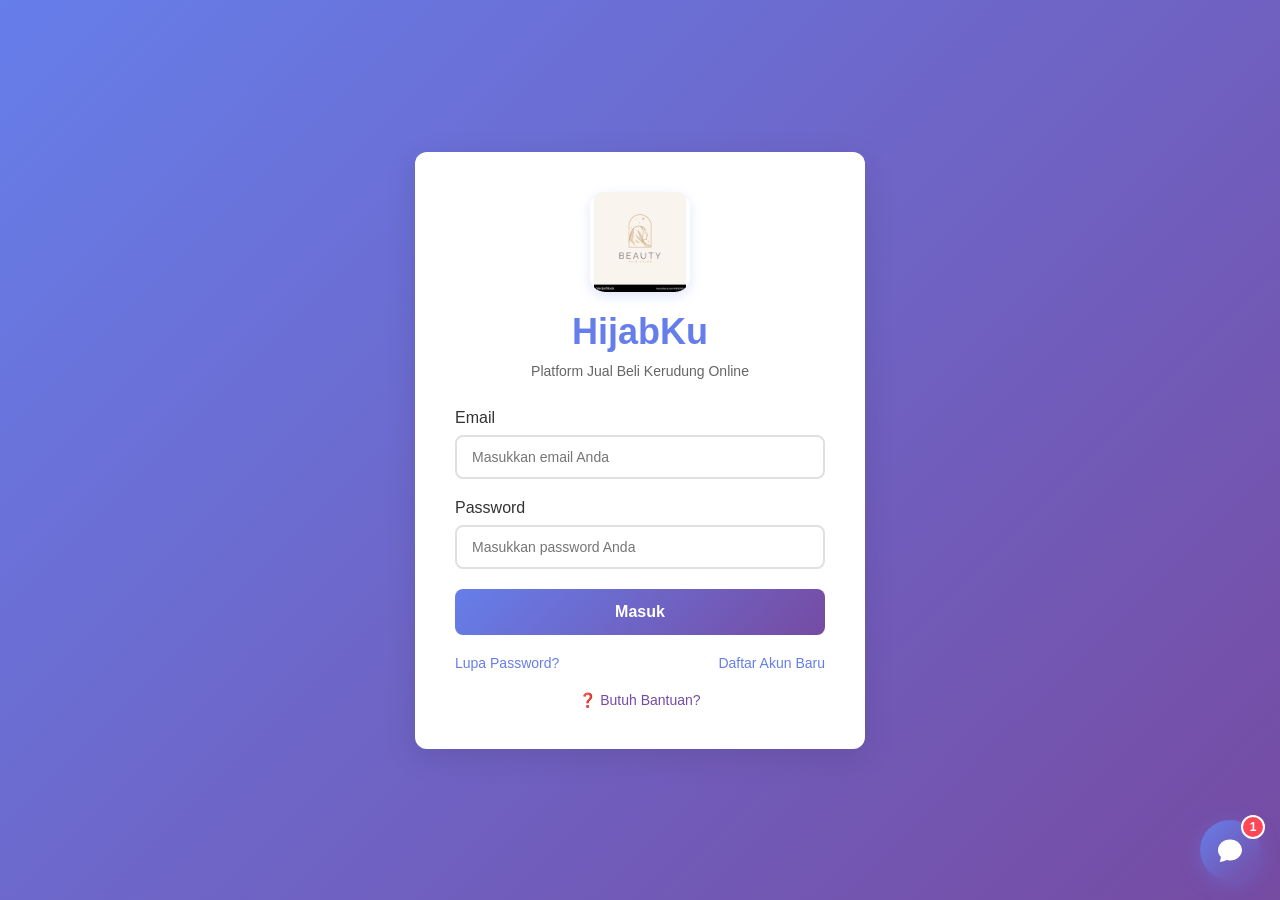
==== index.html @ 72c16b37 "Add files via upload" ====
<!DOCTYPE html>
<html lang="id">
<head>
    <meta charset="UTF-8">
    <meta name="viewport" content="width=device-width, initial-scale=1.0">
    <title>HijabKu - Login</title>
    <link rel="stylesheet" href="styles.css">
    <link rel="stylesheet" href="chatbot.css">
</head>
<body>
    <div class="login-container">
        <div class="login-box">
            <div class="logo">
                <img src="folder/logo.jpeg" alt="HijabKu Logo" class="logo-image">
                <h1>HijabKu</h1>
                <p>Platform Jual Beli Kerudung Online</p>
            </div>
            
            <form id="loginForm">
                <div class="form-group">
                    <label for="email">Email</label>
                    <input type="email" id="email" placeholder="Masukkan email Anda" required>
                </div>
                
                <div class="form-group">
                    <label for="password">Password</label>
                    <input type="password" id="password" placeholder="Masukkan password Anda" required>
                </div>
                
                <div id="errorMessage" class="error-message" style="display: none;"></div>
                
                <button type="submit" class="btn-primary">Masuk</button>
                
                <div class="form-footer">
                    <a href="#" onclick="alert('Fitur lupa password akan dikirim ke email Anda')">Lupa Password?</a>
                    <a href="#" onclick="alert('Hubungi admin untuk registrasi')">Daftar Akun Baru</a>
                </div>
            </form>
            
            <div class="help-link">
                <a href="help.html" target="_blank">❓ Butuh Bantuan?</a>
            </div>
        </div>
    </div>
    
    <script src="login.js"></script>
    <script src="chatbot.js"></script>
</body>
</html>
---- styles.css ----
/* Reset dan Base Styles */
* {
    margin: 0;
    padding: 0;
    box-sizing: border-box;
}

body {
    font-family: 'Segoe UI', Tahoma, Geneva, Verdana, sans-serif;
    background-color: #f5f5f5;
    color: #333;
}

/* Login Page Styles */
.login-container {
    display: flex;
    justify-content: center;
    align-items: center;
    min-height: 100vh;
    background: linear-gradient(135deg, #667eea 0%, #764ba2 100%);
    padding: 20px;
}

.login-box {
    background: white;
    padding: 40px;
    border-radius: 12px;
    box-shadow: 0 8px 32px rgba(0, 0, 0, 0.1);
    width: 100%;
    max-width: 450px;
}

.login-box .logo {
    text-align: center;
    margin-bottom: 30px;
}

.login-box .logo .logo-image {
    width: 100px;
    height: 100px;
    object-fit: contain;
    margin-bottom: 15px;
    border-radius: 15px;
    box-shadow: 0 4px 12px rgba(102, 126, 234, 0.2);
}

.login-box .logo h1 {
    font-size: 36px;
    color: #667eea;
    margin-bottom: 10px;
}

.login-box .logo p {
    color: #666;
    font-size: 14px;
}

.form-group {
    margin-bottom: 20px;
}

.form-group label {
    display: block;
    margin-bottom: 8px;
    color: #333;
    font-weight: 500;
}

.form-group input {
    width: 100%;
    padding: 12px 15px;
    border: 2px solid #e0e0e0;
    border-radius: 8px;
    font-size: 14px;
    transition: border-color 0.3s;
}

.form-group input:focus {
    outline: none;
    border-color: #667eea;
}

.error-message {
    background-color: #fee;
    color: #c33;
    padding: 12px;
    border-radius: 8px;
    margin-bottom: 15px;
    font-size: 14px;
    border-left: 4px solid #c33;
}

.success-message {
    background-color: #efe;
    color: #3c3;
    padding: 12px;
    border-radius: 8px;
    margin-bottom: 15px;
    font-size: 14px;
    border-left: 4px solid #3c3;
}

.btn-primary {
    width: 100%;
    padding: 14px;
    background: linear-gradient(135deg, #667eea 0%, #764ba2 100%);
    color: white;
    border: none;
    border-radius: 8px;
    font-size: 16px;
    font-weight: 600;
    cursor: pointer;
    transition: transform 0.2s;
}

.btn-primary:hover {
    transform: translateY(-2px);
    box-shadow: 0 4px 12px rgba(102, 126, 234, 0.4);
}

.form-footer {
    margin-top: 20px;
    text-align: center;
    display: flex;
    justify-content: space-between;
}

.form-footer a {
    color: #667eea;
    text-decoration: none;
    font-size: 14px;
}

.form-footer a:hover {
    text-decoration: underline;
}

.help-link {
    margin-top: 20px;
    text-align: center;
}

.help-link a {
    color: #764ba2;
    text-decoration: none;
    font-size: 14px;
}

/* Dashboard Layout */
.dashboard {
    display: flex;
    min-height: 100vh;
}

/* Sidebar */
.sidebar {
    width: 260px;
    background: linear-gradient(180deg, #667eea 0%, #764ba2 100%);
    color: white;
    padding: 20px 0;
    position: fixed;
    height: 100vh;
    overflow-y: auto;
}

.sidebar .logo {
    padding: 0 20px 20px;
    border-bottom: 1px solid rgba(255, 255, 255, 0.2);
    margin-bottom: 20px;
    text-align: center;
}

.sidebar .logo .logo-sidebar {
    width: 80px;
    height: 80px;
    object-fit: contain;
    margin: 0 auto 10px;
    border-radius: 12px;
    background: white;
    padding: 8px;
    box-shadow: 0 4px 12px rgba(0, 0, 0, 0.15);
    display: block;
}

.sidebar .logo h2 {
    font-size: 28px;
    text-align: center;
}

.nav-menu {
    display: flex;
    flex-direction: column;
}

.nav-item {
    display: flex;
    align-items: center;
    padding: 15px 20px;
    color: white;
    text-decoration: none;
    transition: background 0.3s;
    gap: 12px;
}

.nav-item svg {
    min-width: 20px;
    filter: drop-shadow(0 1px 2px rgba(0, 0, 0, 0.2));
}

.nav-item span {
    font-size: 16px;
}

.nav-item:hover {
    background: rgba(255, 255, 255, 0.1);
}

.nav-item.active {
    background: rgba(255, 255, 255, 0.2);
    border-left: 4px solid white;
}

.nav-item.logout {
    margin-top: auto;
    background: rgba(255, 0, 0, 0.2);
}

/* Main Content */
.main-content {
    margin-left: 260px;
    flex: 1;
    background: #f5f5f5;
}

.top-bar {
    background: white;
    padding: 20px 30px;
    display: flex;
    justify-content: space-between;
    align-items: center;
    box-shadow: 0 2px 4px rgba(0, 0, 0, 0.1);
}

.top-bar h1 {
    font-size: 28px;
    color: #333;
}

.user-info {
    display: flex;
    align-items: center;
    gap: 15px;
}

.avatar {
    width: 40px;
    height: 40px;
    background: linear-gradient(135deg, #667eea 0%, #764ba2 100%);
    border-radius: 50%;
    display: flex;
    align-items: center;
    justify-content: center;
    font-size: 20px;
}

.content {
    padding: 30px;
}

/* Stats Grid */
.stats-grid {
    display: grid;
    grid-template-columns: repeat(auto-fit, minmax(250px, 1fr));
    gap: 20px;
    margin-bottom: 30px;
}

.stat-card {
    background: white;
    padding: 25px;
    border-radius: 12px;
    box-shadow: 0 2px 8px rgba(0, 0, 0, 0.1);
    display: flex;
    align-items: center;
    gap: 20px;
}

.stat-icon {
    width: 60px;
    height: 60px;
    border-radius: 12px;
    display: flex;
    align-items: center;
    justify-content: center;
    font-size: 28px;
}

.stat-icon.modern-icon {
    box-shadow: 0 4px 12px rgba(0, 0, 0, 0.15);
}

.stat-icon svg {
    filter: drop-shadow(0 2px 4px rgba(0, 0, 0, 0.1));
}

.stat-info h3 {
    color: #666;
    font-size: 14px;
    font-weight: 500;
    margin-bottom: 8px;
}

.stat-number {
    font-size: 24px;
    font-weight: 700;
    color: #333;
}

/* Charts Section */
.charts-section {
    display: grid;
    grid-template-columns: 2fr 1fr;
    gap: 20px;
    margin-bottom: 30px;
}

.chart-card {
    background: white;
    padding: 25px;
    border-radius: 12px;
    box-shadow: 0 2px 8px rgba(0, 0, 0, 0.1);
}

.chart-card h3 {
    margin-bottom: 20px;
    color: #333;
}

.chart-container {
    height: 300px;
    background: #f9f9f9;
    border-radius: 8px;
    display: flex;
    align-items: center;
    justify-content: center;
}

.top-products {
    display: flex;
    flex-direction: column;
    gap: 15px;
}

.product-item {
    display: flex;
    align-items: center;
    gap: 15px;
    padding: 12px;
    background: #f9f9f9;
    border-radius: 8px;
}

.product-item .rank {
    width: 30px;
    height: 30px;
    background: linear-gradient(135deg, #667eea 0%, #764ba2 100%);
    color: white;
    border-radius: 50%;
    display: flex;
    align-items: center;
    justify-content: center;
    font-weight: 700;
}

.product-item .product-name {
    flex: 1;
    font-weight: 500;
}

.product-item .product-sales {
    color: #666;
    font-size: 14px;
}

/* Table Styles */
.recent-orders {
    background: white;
    padding: 25px;
    border-radius: 12px;
    box-shadow: 0 2px 8px rgba(0, 0, 0, 0.1);
}

.recent-orders h3 {
    margin-bottom: 20px;
    color: #333;
}

.data-table {
    width: 100%;
    border-collapse: collapse;
}

.data-table thead {
    background: #f5f5f5;
}

.data-table th {
    padding: 12px;
    text-align: left;
    font-weight: 600;
    color: #333;
    border-bottom: 2px solid #e0e0e0;
}

.data-table td {
    padding: 12px;
    border-bottom: 1px solid #e0e0e0;
}

.badge {
    padding: 6px 12px;
    border-radius: 20px;
    font-size: 12px;
    font-weight: 600;
    display: inline-block;
}

.badge-pending {
    background: #fff3cd;
    color: #856404;
}

.badge-processing {
    background: #cce5ff;
    color: #004085;
}

.badge-shipped {
    background: #d1ecf1;
    color: #0c5460;
}

.badge-completed {
    background: #d4edda;
    color: #155724;
}

.badge-cancelled {
    background: #f8d7da;
    color: #721c24;
}

/* Catalog Page */
.catalog-header {
    display: flex;
    justify-content: space-between;
    margin-bottom: 30px;
    gap: 20px;
    flex-wrap: wrap;
}

.search-box {
    flex: 1;
    min-width: 300px;
}

.search-box input {
    width: 100%;
    padding: 12px 15px;
    border: 2px solid #e0e0e0;
    border-radius: 8px;
    font-size: 14px;
}

.filter-box {
    display: flex;
    gap: 10px;
}

.filter-box select {
    padding: 12px 15px;
    border: 2px solid #e0e0e0;
    border-radius: 8px;
    font-size: 14px;
    cursor: pointer;
}

.product-grid {
    display: grid;
    grid-template-columns: repeat(auto-fill, minmax(250px, 1fr));
    gap: 20px;
    margin-bottom: 30px;
}

.product-card {
    background: white;
    border-radius: 12px;
    overflow: hidden;
    box-shadow: 0 2px 8px rgba(0, 0, 0, 0.1);
    transition: transform 0.3s;
    border: 1px solid #e0e0e0;
}

.product-card:hover {
    transform: translateY(-5px);
    box-shadow: 0 4px 16px rgba(0, 0, 0, 0.15);
    border-color: #667eea;
}

.product-image {
    height: 200px;
    background: linear-gradient(135deg, #667eea 0%, #764ba2 100%);
    display: flex;
    align-items: center;
    justify-content: center;
    font-size: 80px;
}

.product-image-real {
    width: 100%;
    height: 280px;
    object-fit: contain;
    background: #f9f9f9;
    border-radius: 12px 12px 0 0;
    padding: 10px;
}

/* Featured Products Grid */
.featured-products-grid {
    display: grid;
    grid-template-columns: repeat(auto-fit, minmax(200px, 1fr));
    gap: 20px;
    margin-top: 20px;
}

.featured-product-card {
    background: white;
    border-radius: 12px;
    overflow: hidden;
    box-shadow: 0 2px 8px rgba(0, 0, 0, 0.1);
    transition: transform 0.3s;
    border: 1px solid #e0e0e0;
}

.featured-product-card:hover {
    transform: translateY(-5px);
    box-shadow: 0 4px 16px rgba(0, 0, 0, 0.15);
    border-color: #667eea;
}

.featured-product-card img {
    width: 100%;
    height: 200px;
    object-fit: contain;
    background: #f9f9f9;
    padding: 10px;
}

.featured-product-info {
    padding: 15px;
}

.featured-product-info h4 {
    font-size: 16px;
    margin-bottom: 8px;
    color: #333;
}

.featured-product-info .price {
    font-size: 18px;
    font-weight: 700;
    color: #667eea;
    margin-bottom: 5px;
}

.featured-product-info .stock {
    font-size: 14px;
    color: #666;
}

.product-info {
    padding: 20px;
    background: white;
}

.product-info h4 {
    margin-bottom: 8px;
    color: #333;
    font-size: 16px;
    min-height: 40px;
    display: flex;
    align-items: center;
}

.product-category {
    color: #888;
    font-size: 12px;
    margin-bottom: 8px;
}

.product-price {
    font-size: 20px;
    font-weight: 700;
    color: #667eea;
    margin-bottom: 8px;
}

.product-stock {
    color: #666;
    font-size: 14px;
    margin-bottom: 15px;
}

.btn-add-cart {
    width: 100%;
    padding: 12px;
    background: linear-gradient(135deg, #667eea 0%, #764ba2 100%);
    color: white;
    border: none;
    border-radius: 8px;
    cursor: pointer;
    font-weight: 600;
    transition: transform 0.2s;
}

.btn-add-cart:hover {
    transform: scale(1.05);
}

.cart-summary {
    position: fixed;
    bottom: 20px;
    right: 20px;
    background: white;
    padding: 20px;
    border-radius: 12px;
    box-shadow: 0 4px 16px rgba(0, 0, 0, 0.2);
    min-width: 300px;
}

.cart-summary h3 {
    margin-bottom: 15px;
}

.cart-items {
    margin-bottom: 15px;
    max-height: 200px;
    overflow-y: auto;
}

.cart-total {
    border-top: 2px solid #e0e0e0;
    padding-top: 15px;
    margin-bottom: 15px;
}

.btn-checkout {
    width: 100%;
    padding: 12px;
    background: #28a745;
    color: white;
    border: none;
    border-radius: 8px;
    cursor: pointer;
    font-weight: 600;
}

/* Orders Page */
.order-tabs {
    display: flex;
    gap: 10px;
    margin-bottom: 30px;
    flex-wrap: wrap;
}

.tab-btn {
    padding: 12px 20px;
    background: white;
    border: 2px solid #e0e0e0;
    border-radius: 8px;
    cursor: pointer;
    transition: all 0.3s;
    font-size: 14px;
}

.tab-btn:hover {
    border-color: #667eea;
}

.tab-btn.active {
    background: linear-gradient(135deg, #667eea 0%, #764ba2 100%);
    color: white;
    border-color: #667eea;
}

.order-list {
    display: flex;
    flex-direction: column;
    gap: 20px;
}

.order-item {
    background: white;
    border-radius: 12px;
    padding: 20px;
    box-shadow: 0 2px 8px rgba(0, 0, 0, 0.1);
}

.order-header {
    display: flex;
    justify-content: space-between;
    align-items: center;
    margin-bottom: 15px;
    padding-bottom: 15px;
    border-bottom: 1px solid #e0e0e0;
}

.order-id {
    display: flex;
    align-items: center;
    gap: 15px;
}

.order-date {
    color: #666;
    font-size: 14px;
}

.order-body {
    margin-bottom: 15px;
}

.order-products {
    margin-bottom: 15px;
}

.order-product-item {
    display: flex;
    align-items: center;
    gap: 15px;
    padding: 15px;
    background: #f9f9f9;
    border-radius: 8px;
    border: 1px solid #e0e0e0;
}

.product-img {
    width: 60px;
    height: 60px;
    background: linear-gradient(135deg, #667eea 0%, #764ba2 100%);
    border-radius: 8px;
    display: flex;
    align-items: center;
    justify-content: center;
    font-size: 30px;
}

.product-img-small {
    width: 80px;
    height: 80px;
    object-fit: contain;
    border-radius: 8px;
    background: white;
    padding: 8px;
    border: 1px solid #e0e0e0;
    box-shadow: 0 2px 4px rgba(0, 0, 0, 0.05);
}

.product-details h4 {
    margin-bottom: 5px;
}

.product-details p {
    color: #666;
    font-size: 14px;
}

.order-tracking {
    background: #e7f3ff;
    padding: 12px;
    border-radius: 8px;
    margin-bottom: 15px;
}

.order-tracking p {
    margin: 5px 0;
    font-size: 14px;
}

.order-total {
    text-align: right;
    padding-top: 15px;
    border-top: 1px solid #e0e0e0;
}

.order-actions {
    display: flex;
    gap: 10px;
    flex-wrap: wrap;
}

.btn-secondary {
    padding: 10px 20px;
    background: white;
    border: 2px solid #667eea;
    color: #667eea;
    border-radius: 8px;
    cursor: pointer;
    font-weight: 600;
    transition: all 0.3s;
}

.btn-secondary:hover {
    background: #667eea;
    color: white;
}

.btn-danger {
    padding: 10px 20px;
    background: white;
    border: 2px solid #dc3545;
    color: #dc3545;
    border-radius: 8px;
    cursor: pointer;
    font-weight: 600;
    transition: all 0.3s;
}

.btn-danger:hover {
    background: #dc3545;
    color: white;
}

.btn-small {
    padding: 6px 12px;
    background: #667eea;
    color: white;
    border: none;
    border-radius: 6px;
    cursor: pointer;
    font-size: 12px;
}

/* History Page */
.history-filter {
    display: flex;
    gap: 10px;
    margin-bottom: 30px;
    flex-wrap: wrap;
}

.history-filter input,
.history-filter select {
    padding: 12px 15px;
    border: 2px solid #e0e0e0;
    border-radius: 8px;
    font-size: 14px;
}

.history-table {
    background: white;
    padding: 25px;
    border-radius: 12px;
    box-shadow: 0 2px 8px rgba(0, 0, 0, 0.1);
    margin-bottom: 30px;
    overflow-x: auto;
}

.transaction-summary {
    background: white;
    padding: 25px;
    border-radius: 12px;
    box-shadow: 0 2px 8px rgba(0, 0, 0, 0.1);
}

.transaction-summary h3 {
    margin-bottom: 20px;
}

.summary-grid {
    display: grid;
    grid-template-columns: repeat(auto-fit, minmax(200px, 1fr));
    gap: 20px;
}

.summary-item {
    background: #f9f9f9;
    padding: 20px;
    border-radius: 8px;
    text-align: center;
}

.summary-item p {
    color: #666;
    margin-bottom: 10px;
}

.summary-item h4 {
    font-size: 24px;
    color: #667eea;
}

/* Help Page */
.quick-help {
    background: white;
    padding: 25px;
    border-radius: 12px;
    box-shadow: 0 2px 8px rgba(0, 0, 0, 0.1);
    margin-bottom: 30px;
}

.quick-help h3 {
    margin-bottom: 20px;
}

.help-cards {
    display: grid;
    grid-template-columns: repeat(auto-fit, minmax(200px, 1fr));
    gap: 20px;
}

.help-card {
    background: linear-gradient(135deg, #667eea 0%, #764ba2 100%);
    color: white;
    padding: 30px;
    border-radius: 12px;
    text-align: center;
    cursor: pointer;
    transition: transform 0.3s;
}

.help-card:hover {
    transform: translateY(-5px);
}

.help-icon {
    font-size: 48px;
    margin-bottom: 15px;
}

.help-card h4 {
    margin-bottom: 10px;
    font-size: 18px;
}

.help-card p {
    font-size: 14px;
    opacity: 0.9;
}

.faq-section,
.guide-section {
    background: white;
    padding: 25px;
    border-radius: 12px;
    box-shadow: 0 2px 8px rgba(0, 0, 0, 0.1);
    margin-bottom: 30px;
}

.faq-section h3,
.guide-section h3 {
    margin-bottom: 20px;
    color: #333;
}

.faq-item {
    border-bottom: 1px solid #e0e0e0;
    margin-bottom: 15px;
}

.faq-question {
    display: flex;
    justify-content: space-between;
    align-items: center;
    padding: 15px 0;
    cursor: pointer;
    font-weight: 600;
}

.faq-toggle {
    font-size: 12px;
    transition: transform 0.3s;
}

.faq-item.active .faq-toggle {
    transform: rotate(180deg);
}

.faq-answer {
    max-height: 0;
    overflow: hidden;
    transition: max-height 0.3s ease-out;
    padding: 0 0 0 20px;
}

.faq-item.active .faq-answer {
    max-height: 500px;
    padding: 0 0 15px 20px;
}

.faq-answer p {
    margin: 8px 0;
    color: #666;
    line-height: 1.6;
}

.guide-item {
    margin-bottom: 25px;
    padding: 20px;
    background: #f9f9f9;
    border-radius: 8px;
    border-left: 4px solid #667eea;
}

.guide-item h4 {
    color: #667eea;
    margin-bottom: 15px;
}

.guide-item p {
    margin: 8px 0;
    color: #666;
    line-height: 1.6;
}

.contact-section {
    background: white;
    padding: 25px;
    border-radius: 12px;
    box-shadow: 0 2px 8px rgba(0, 0, 0, 0.1);
}

.contact-section h3 {
    margin-bottom: 20px;
}

.contact-grid {
    display: grid;
    grid-template-columns: repeat(auto-fit, minmax(200px, 1fr));
    gap: 20px;
}

.contact-item {
    background: #f9f9f9;
    padding: 20px;
    border-radius: 8px;
    text-align: center;
}

.contact-icon {
    font-size: 36px;
    margin-bottom: 10px;
}

.contact-item h4 {
    color: #667eea;
    margin-bottom: 10px;
}

.contact-item p {
    color: #666;
    font-size: 14px;
}

/* Responsive Design */
@media (max-width: 768px) {
    .sidebar {
        width: 200px;
    }
    
    .main-content {
        margin-left: 200px;
    }
    
    .charts-section {
        grid-template-columns: 1fr;
    }
    
    .catalog-header {
        flex-direction: column;
    }
    
    .product-grid {
        grid-template-columns: repeat(auto-fill, minmax(200px, 1fr));
    }
}

@media (max-width: 480px) {
    .sidebar {
        width: 60px;
    }
    
    .sidebar .logo h2,
    .nav-item span:not(:first-child) {
        display: none;
    }
    
    .main-content {
        margin-left: 60px;
    }
}
---- chatbot.css ----
/* Chatbot Styles */
.chatbot-container {
    position: fixed;
    bottom: 20px;
    right: 20px;
    z-index: 9999;
    font-family: 'Segoe UI', Tahoma, Geneva, Verdana, sans-serif;
}

/* Toggle Button */
.chatbot-toggle {
    width: 60px;
    height: 60px;
    border-radius: 50%;
    background: linear-gradient(135deg, #667eea 0%, #764ba2 100%);
    border: none;
    color: white;
    cursor: pointer;
    display: flex;
    align-items: center;
    justify-content: center;
    box-shadow: 0 4px 20px rgba(102, 126, 234, 0.4);
    transition: all 0.3s ease;
    position: relative;
}

.chatbot-toggle:hover {
    transform: scale(1.1);
    box-shadow: 0 6px 25px rgba(102, 126, 234, 0.6);
}

.chatbot-toggle:active {
    transform: scale(0.95);
}

.chatbot-badge {
    position: absolute;
    top: -5px;
    right: -5px;
    background: #ff4757;
    color: white;
    width: 24px;
    height: 24px;
    border-radius: 50%;
    display: flex;
    align-items: center;
    justify-content: center;
    font-size: 12px;
    font-weight: bold;
    border: 2px solid white;
    animation: pulse 2s infinite;
}

@keyframes pulse {
    0%, 100% {
        transform: scale(1);
    }
    50% {
        transform: scale(1.1);
    }
}

/* Chatbot Window */
.chatbot-window {
    position: fixed;
    bottom: 90px;
    right: 20px;
    width: 380px;
    height: 600px;
    background: white;
    border-radius: 16px;
    box-shadow: 0 8px 40px rgba(0, 0, 0, 0.15);
    display: flex;
    flex-direction: column;
    overflow: hidden;
    animation: slideUp 0.3s ease-out;
}

@keyframes slideUp {
    from {
        opacity: 0;
        transform: translateY(20px);
    }
    to {
        opacity: 1;
        transform: translateY(0);
    }
}

/* Header */
.chatbot-header {
    background: linear-gradient(135deg, #667eea 0%, #764ba2 100%);
    color: white;
    padding: 20px;
    display: flex;
    justify-content: space-between;
    align-items: center;
}

.chatbot-header-info {
    display: flex;
    align-items: center;
    gap: 12px;
}

.chatbot-avatar {
    width: 40px;
    height: 40px;
    background: white;
    border-radius: 50%;
    display: flex;
    align-items: center;
    justify-content: center;
    font-size: 24px;
    overflow: hidden;
}

.chatbot-avatar-img {
    width: 100%;
    height: 100%;
    object-fit: cover;
    border-radius: 50%;
}

.chatbot-header h3 {
    margin: 0;
    font-size: 16px;
    font-weight: 600;
}

.chatbot-status {
    margin: 4px 0 0 0;
    font-size: 12px;
    opacity: 0.9;
    display: flex;
    align-items: center;
    gap: 6px;
}

.status-dot {
    width: 8px;
    height: 8px;
    background: #4ade80;
    border-radius: 50%;
    animation: blink 2s infinite;
}

@keyframes blink {
    0%, 100% {
        opacity: 1;
    }
    50% {
        opacity: 0.5;
    }
}

.chatbot-close-btn {
    background: rgba(255, 255, 255, 0.2);
    border: none;
    color: white;
    width: 32px;
    height: 32px;
    border-radius: 50%;
    cursor: pointer;
    display: flex;
    align-items: center;
    justify-content: center;
    transition: background 0.3s;
}

.chatbot-close-btn:hover {
    background: rgba(255, 255, 255, 0.3);
}

/* Messages Area */
.chatbot-messages {
    flex: 1;
    padding: 20px;
    overflow-y: auto;
    background: #f9fafb;
    display: flex;
    flex-direction: column;
    gap: 16px;
}

.chatbot-messages::-webkit-scrollbar {
    width: 6px;
}

.chatbot-messages::-webkit-scrollbar-track {
    background: #f1f1f1;
}

.chatbot-messages::-webkit-scrollbar-thumb {
    background: #cbd5e0;
    border-radius: 3px;
}

.chatbot-messages::-webkit-scrollbar-thumb:hover {
    background: #a0aec0;
}

/* Chat Message */
.chat-message {
    display: flex;
    align-items: flex-start;
    gap: 10px;
    animation: fadeIn 0.3s ease-out;
}

@keyframes fadeIn {
    from {
        opacity: 0;
        transform: translateY(10px);
    }
    to {
        opacity: 1;
        transform: translateY(0);
    }
}

.user-message {
    flex-direction: row-reverse;
}

.bot-message .bot-avatar {
    width: 32px;
    height: 32px;
    background: linear-gradient(135deg, #667eea 0%, #764ba2 100%);
    border-radius: 50%;
    display: flex;
    align-items: center;
    justify-content: center;
    font-size: 18px;
    flex-shrink: 0;
    overflow: hidden;
    padding: 2px;
    background: white;
    box-shadow: 0 2px 8px rgba(102, 126, 234, 0.3);
}

.bot-avatar-img {
    width: 100%;
    height: 100%;
    object-fit: cover;
    border-radius: 50%;
}

.message-wrapper {
    display: flex;
    flex-direction: column;
    gap: 4px;
    max-width: 75%;
}

.message-content {
    padding: 12px 16px;
    border-radius: 12px;
    line-height: 1.5;
    font-size: 14px;
    word-wrap: break-word;
}

.user-message .message-content {
    background: linear-gradient(135deg, #667eea 0%, #764ba2 100%);
    color: white;
    border-bottom-right-radius: 4px;
    margin-left: auto;
}

.bot-message .message-content {
    background: white;
    color: #333;
    border-bottom-left-radius: 4px;
    box-shadow: 0 2px 8px rgba(0, 0, 0, 0.08);
}

.bot-message .message-content a {
    color: #667eea;
    text-decoration: underline;
    font-weight: 600;
}

.bot-message .message-content a:hover {
    color: #764ba2;
}

.message-time {
    font-size: 11px;
    color: #9ca3af;
    padding: 0 4px;
}

.user-message .message-time {
    text-align: right;
}

/* Typing Indicator */
.typing-indicator .typing-dots {
    display: flex;
    gap: 4px;
    padding: 12px 16px;
    background: white;
    border-radius: 12px;
    border-bottom-left-radius: 4px;
    box-shadow: 0 2px 8px rgba(0, 0, 0, 0.08);
}

.typing-dots span {
    width: 8px;
    height: 8px;
    background: #9ca3af;
    border-radius: 50%;
    animation: typing 1.4s infinite;
}

.typing-dots span:nth-child(2) {
    animation-delay: 0.2s;
}

.typing-dots span:nth-child(3) {
    animation-delay: 0.4s;
}

@keyframes typing {
    0%, 60%, 100% {
        transform: translateY(0);
        opacity: 0.5;
    }
    30% {
        transform: translateY(-10px);
        opacity: 1;
    }
}

/* Quick Actions */
.quick-actions {
    padding: 12px 20px;
    background: white;
    border-top: 1px solid #e5e7eb;
    display: flex;
    gap: 8px;
    flex-wrap: wrap;
}

.quick-action-btn {
    padding: 8px 12px;
    background: #f3f4f6;
    border: 1px solid #e5e7eb;
    border-radius: 20px;
    font-size: 13px;
    cursor: pointer;
    transition: all 0.3s;
    color: #374151;
    font-weight: 500;
}

.quick-action-btn:hover {
    background: #667eea;
    color: white;
    border-color: #667eea;
    transform: translateY(-2px);
}

/* Input Area */
.chatbot-input-area {
    padding: 16px 20px;
    background: white;
    border-top: 1px solid #e5e7eb;
    display: flex;
    gap: 10px;
}

.chatbot-input {
    flex: 1;
    padding: 12px 16px;
    border: 2px solid #e5e7eb;
    border-radius: 24px;
    font-size: 14px;
    outline: none;
    transition: border-color 0.3s;
}

.chatbot-input:focus {
    border-color: #667eea;
}

.chatbot-send-btn {
    width: 44px;
    height: 44px;
    background: linear-gradient(135deg, #667eea 0%, #764ba2 100%);
    border: none;
    border-radius: 50%;
    color: white;
    cursor: pointer;
    display: flex;
    align-items: center;
    justify-content: center;
    transition: all 0.3s;
    flex-shrink: 0;
}

.chatbot-send-btn:hover {
    transform: scale(1.1);
    box-shadow: 0 4px 12px rgba(102, 126, 234, 0.4);
}

.chatbot-send-btn:active {
    transform: scale(0.95);
}

/* Responsive Design */
@media (max-width: 480px) {
    .chatbot-window {
        width: calc(100vw - 40px);
        height: calc(100vh - 120px);
        bottom: 90px;
        right: 20px;
    }
    
    .chatbot-container {
        right: 10px;
        bottom: 10px;
    }
}

/* Dark Mode Support (Optional) */
@media (prefers-color-scheme: dark) {
    .chatbot-window {
        background: #1f2937;
    }
    
    .chatbot-messages {
        background: #111827;
    }
    
    .bot-message .message-content {
        background: #374151;
        color: #f9fafb;
    }
    
    .chatbot-input-area {
        background: #1f2937;
        border-top-color: #374151;
    }
    
    .chatbot-input {
        background: #374151;
        border-color: #4b5563;
        color: #f9fafb;
    }
    
    .quick-actions {
        background: #1f2937;
        border-top-color: #374151;
    }
    
    .quick-action-btn {
        background: #374151;
        border-color: #4b5563;
        color: #f9fafb;
    }
}
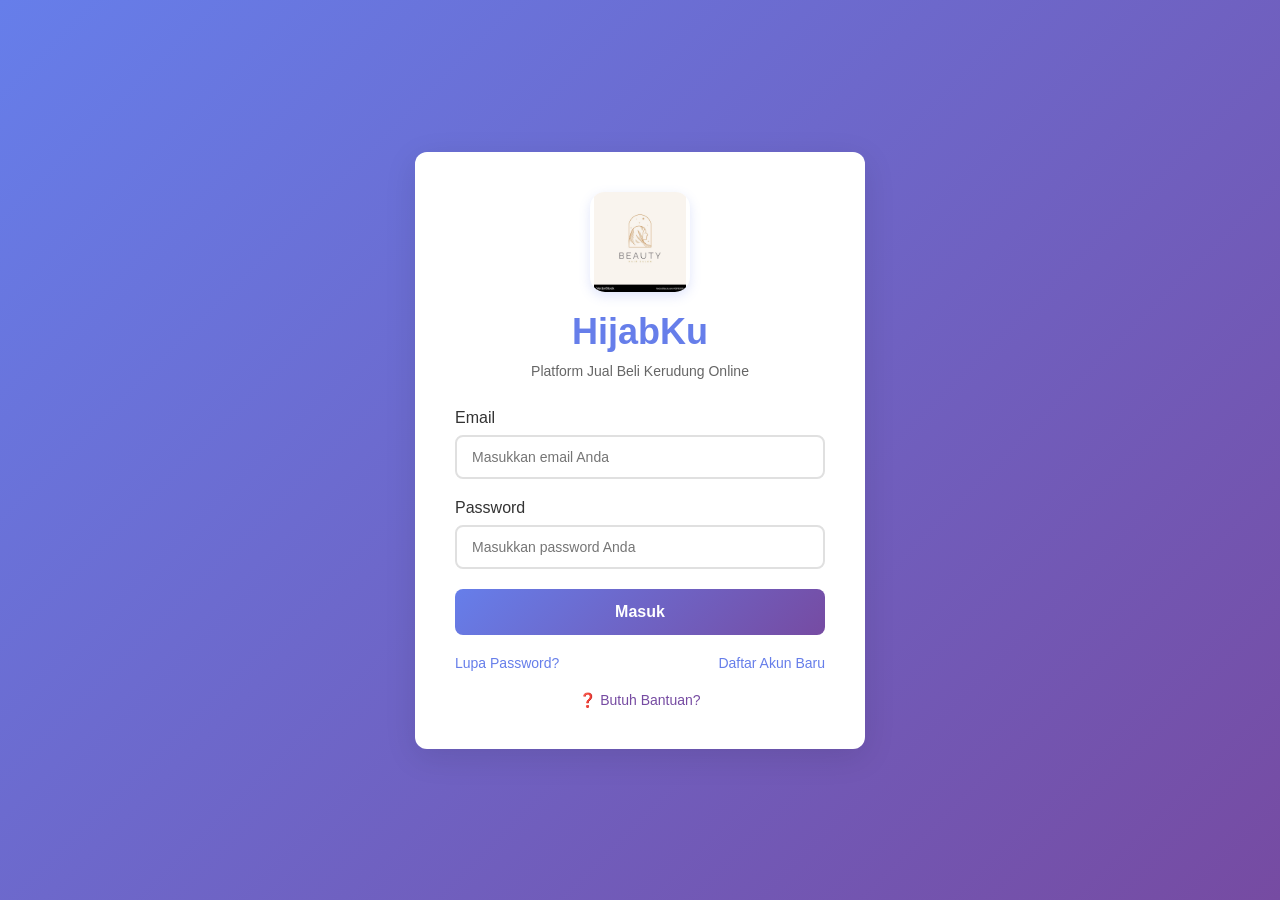
==== commit 9c25aec6: "Add files via upload" ====
--- a/index.html
+++ b/index.html
@@ -5,7 +5,6 @@
     <meta name="viewport" content="width=device-width, initial-scale=1.0">
     <title>HijabKu - Login</title>
     <link rel="stylesheet" href="styles.css">
-    <link rel="stylesheet" href="chatbot.css">
 </head>
 <body>
     <div class="login-container">
@@ -44,6 +43,5 @@
     </div>
     
     <script src="login.js"></script>
-    <script src="chatbot.js"></script>
 </body>
 </html>
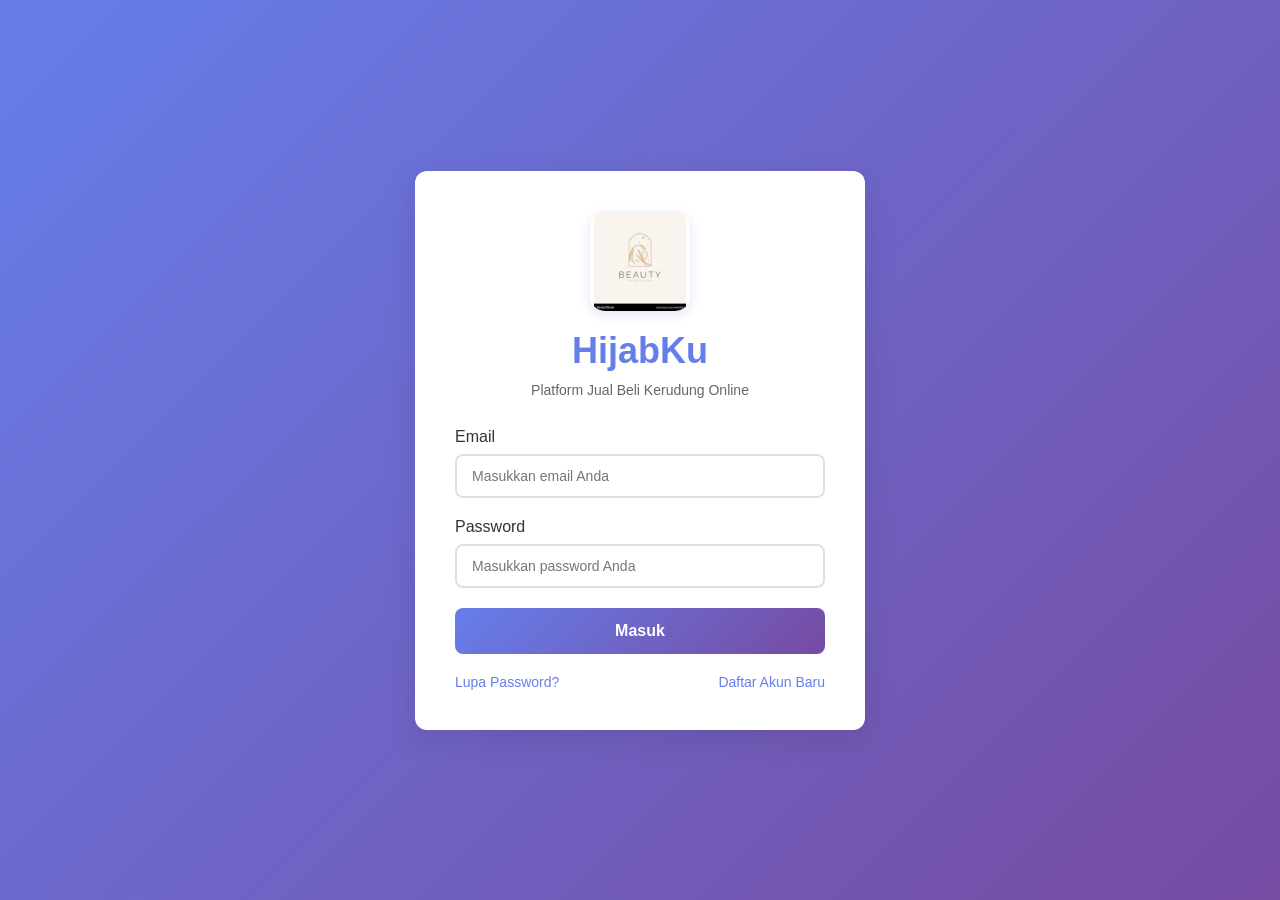
==== commit 0caf1071: "Add files via upload" ====
--- a/index.html
+++ b/index.html
@@ -32,13 +32,9 @@
                 
                 <div class="form-footer">
                     <a href="#" onclick="alert('Fitur lupa password akan dikirim ke email Anda')">Lupa Password?</a>
-                    <a href="#" onclick="alert('Hubungi admin untuk registrasi')">Daftar Akun Baru</a>
+                    <a href="register.html">Daftar Akun Baru</a>
                 </div>
             </form>
-            
-            <div class="help-link">
-                <a href="help.html" target="_blank">❓ Butuh Bantuan?</a>
-            </div>
         </div>
     </div>
     
